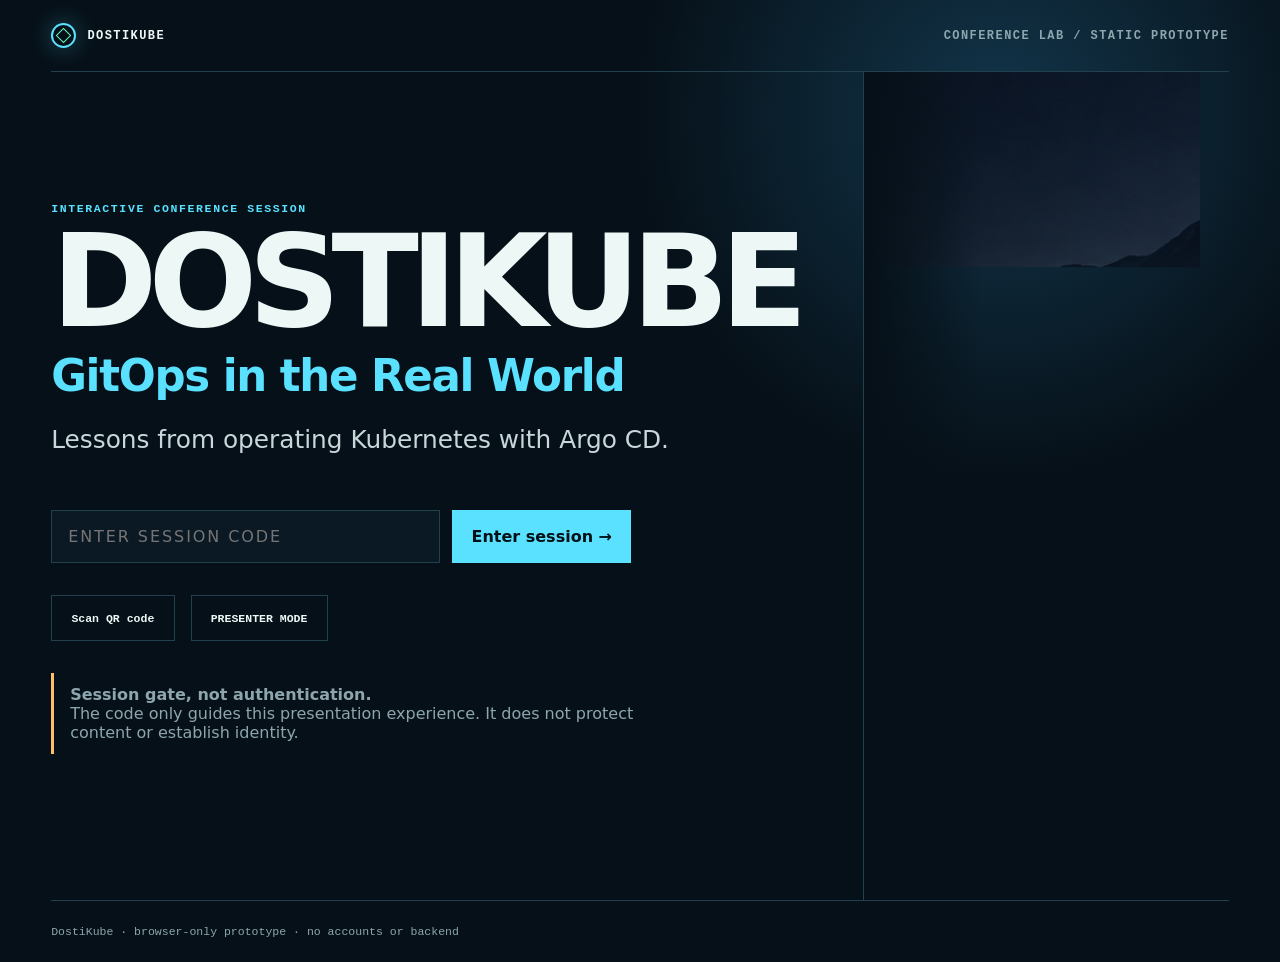
==== index.html @ 896386e3 "Build interactive GitOps conference presentation and lab" ====
<!doctype html><html lang="en"><head><meta charset="utf-8"><meta name="viewport" content="width=device-width,initial-scale=1"><meta name="description" content="DostiKube interactive GitOps conference session and enterprise Kubernetes lab."><meta name="theme-color" content="#061018"><title>DostiKube — GitOps in the Real World</title><link rel="canonical" href="https://dostikube.github.io/"><link rel="stylesheet" href="assets/styles.css"><script src="data/talk.js" defer></script><script src="assets/qrcode.min.js" defer></script><script src="assets/core.js" defer></script></head><body><a class="skip" href="#main">Skip to content</a><div class="shell"><header class="topbar"><a class="brand" href="./"><span class="brand-mark" aria-hidden="true"></span>DostiKube</a><span class="muted">Conference lab / static prototype</span></header><main id="main" class="gate"><section class="gate-copy"><p class="eyebrow">Interactive conference session</p><h1>DOSTIKUBE<span>GitOps in the Real World</span></h1><p class="lead">Lessons from operating Kubernetes with Argo CD.</p><form id="gate-form" class="gate-actions"><label class="skip" for="session-code">Session code</label><input id="session-code" autocomplete="off" placeholder="Enter session code" aria-describedby="gate-error"><button class="btn" type="submit">Enter session →</button></form><p id="gate-error" role="alert"></p><div class="quick-links"><button class="btn secondary" id="show-qr" type="button">Scan QR code</button><a class="btn secondary" href="presenter/">Presenter mode</a></div><p class="notice"><strong>Session gate, not authentication.</strong><br>The code only guides this presentation experience. It does not protect content or establish identity.</p></section><div class="gate-art" role="img" aria-label="Abstract illustration of connected Kubernetes environments and reconciliation loops"></div></main><footer class="footer">DostiKube · browser-only prototype · no accounts or backend</footer></div><div class="overlay" id="qr-overlay" hidden><div class="qr-card"><h2>Join audience mode</h2><div id="qr"></div><p>dostikube.github.io/live/</p><button class="btn" id="close-qr">Close</button></div></div><script>addEventListener('DOMContentLoaded',()=>{const f=document.querySelector('#gate-form'),i=document.querySelector('#session-code'),e=document.querySelector('#gate-error');Dosti.gate(f,i,'presentation/',e);const o=document.querySelector('#qr-overlay');document.querySelector('#show-qr').onclick=()=>{o.hidden=false;const q=document.querySelector('#qr');q.innerHTML='';new QRCode(q,{text:Dosti.TALK.audienceUrl+'?session='+Dosti.TALK.code,width:260,height:260,colorDark:'#061018',colorLight:'#edf7f6',correctLevel:QRCode.CorrectLevel.H})};document.querySelector('#close-qr').onclick=()=>o.hidden=true})</script></body></html>
---- assets/styles.css ----
:root{--bg:#061018;--panel:#0b1924;--panel2:#102432;--ink:#edf7f6;--muted:#8da6ad;--cyan:#59e1ff;--mint:#68f5bd;--amber:#ffbf69;--red:#ff6b6b;--line:#23404d;--mono:"SFMono-Regular",Consolas,"Liberation Mono",monospace;--sans:Inter,ui-sans-serif,system-ui,-apple-system,BlinkMacSystemFont,"Segoe UI",sans-serif}*{box-sizing:border-box}html{background:var(--bg);color:var(--ink);scroll-behavior:smooth}body{margin:0;font-family:var(--sans);min-height:100vh;background:radial-gradient(circle at 78% 12%,#12354a 0,transparent 28%),var(--bg)}a{color:inherit}button,input{font:inherit}.skip{position:fixed;left:1rem;top:-5rem;background:var(--cyan);color:#001018;padding:.75rem;z-index:99}.skip:focus{top:1rem}.shell{width:min(1440px,100%);margin:auto;padding:0 clamp(1rem,4vw,4rem)}.topbar{height:72px;display:flex;align-items:center;justify-content:space-between;border-bottom:1px solid var(--line);font:700 .75rem var(--mono);letter-spacing:.12em;text-transform:uppercase}.brand{text-decoration:none;display:flex;gap:.7rem;align-items:center}.brand-mark{width:25px;height:25px;border:2px solid var(--cyan);border-radius:50%;position:relative;box-shadow:0 0 24px #59e1ff55}.brand-mark:after{content:"";position:absolute;inset:5px;border:1px solid var(--mint);transform:rotate(45deg)}.muted{color:var(--muted)}.eyebrow,.status{font:700 .72rem var(--mono);text-transform:uppercase;letter-spacing:.14em;color:var(--cyan)}h1,h2,h3,p{margin-top:0}h1{font-size:clamp(3rem,8vw,8.5rem);line-height:.86;letter-spacing:-.07em;margin-bottom:1.5rem}h2{font-size:clamp(2rem,5vw,5rem);line-height:.95;letter-spacing:-.05em}.lead{font-size:clamp(1.05rem,2vw,1.55rem);color:#c7d7da;max-width:700px}.btn{display:inline-flex;align-items:center;justify-content:center;gap:.7rem;background:var(--cyan);color:#041018;border:0;padding:.95rem 1.2rem;font-weight:800;text-decoration:none;cursor:pointer}.btn.secondary{background:transparent;color:var(--ink);border:1px solid var(--line)}.btn.amber{background:var(--amber)}.btn:focus-visible,input:focus-visible,a:focus-visible{outline:3px solid var(--amber);outline-offset:4px}.gate{min-height:calc(100vh - 72px);display:grid;grid-template-columns:1.08fr .92fr;align-items:stretch}.gate-copy{display:flex;flex-direction:column;justify-content:center;padding:6vh 5vw 6vh 0}.gate-copy h1{font-size:clamp(4rem,10vw,10rem)}.gate-copy h1 span{display:block;color:var(--cyan);font-size:.34em;letter-spacing:-.03em;line-height:1.1;margin-top:1rem}.gate-art{background:linear-gradient(90deg,var(--bg),transparent 35%),url("hero-operations.png") center/cover;border-left:1px solid var(--line);min-height:650px}.gate-actions{display:grid;grid-template-columns:1fr auto;gap:.75rem;max-width:580px;margin-top:2rem}.gate-actions input{background:var(--panel);border:1px solid var(--line);color:var(--ink);padding:1rem;text-transform:uppercase;letter-spacing:.12em}.quick-links{display:flex;flex-wrap:wrap;gap:1rem;margin-top:1rem;font:700 .72rem var(--mono);text-transform:uppercase}.notice{border-left:3px solid var(--amber);padding:.75rem 1rem;color:var(--muted);max-width:620px;margin-top:2rem}.overlay{position:fixed;inset:0;background:#02080deF;display:grid;place-items:center;z-index:50;padding:2rem}.overlay[hidden]{display:none}.qr-card{background:var(--ink);color:#061018;padding:1.5rem;text-align:center;max-width:420px}.qr-card #qr{display:grid;place-items:center;margin:1rem}.qr-card img,.qr-card canvas{max-width:100%;height:auto}.stage{min-height:calc(100vh - 72px);display:flex;flex-direction:column}.slide{flex:1;display:grid;align-content:center;padding:5vh 0}.slide-inner{width:min(1250px,100%)}.slide .lead{margin-bottom:2rem}.slide-controls{position:sticky;bottom:0;background:#061018e8;backdrop-filter:blur(12px);border-top:1px solid var(--line);display:flex;justify-content:space-between;align-items:center;padding:.8rem 0;z-index:5}.dots{display:flex;gap:.4rem}.dot{width:28px;height:4px;background:var(--line);border:0}.dot.active{background:var(--cyan)}.diagram{border:1px solid var(--line);background:linear-gradient(145deg,#0d1e29,#07121a);padding:clamp(1rem,3vw,2.5rem);position:relative;overflow:hidden}.chaos-grid{display:grid;grid-template-columns:repeat(5,1fr);gap:1rem}.node{border:1px solid var(--line);background:var(--panel);padding:1rem;min-height:110px;display:flex;align-items:center;justify-content:center;text-align:center;font:700 .85rem var(--mono);position:relative}.chaos-grid .node:after{content:"↯";position:absolute;right:-.8rem;color:var(--red);font-size:2rem}.flow{display:flex;align-items:center;gap:.65rem;overflow:auto;padding-bottom:1rem}.flow .node{min-width:130px}.flow .node:not(:last-child):after{content:"→";right:-.7rem;color:var(--cyan);animation:pulse 1.4s infinite}.flow .node:nth-child(5),.flow .node:nth-child(7){border-color:var(--cyan);box-shadow:0 0 25px #59e1ff18}.legend{display:grid;grid-template-columns:repeat(3,1fr);gap:1rem;margin-top:1rem}.legend div{background:#ffffff08;padding:1rem}.legend b{display:block;color:var(--cyan)}.controls-ring{display:flex;flex-wrap:wrap;gap:.55rem;margin-top:1.4rem}.control-chip{border:1px solid #315363;border-radius:999px;padding:.5rem .8rem;color:#bed2d7;font:700 .72rem var(--mono)}.terminal{background:#02080d;border:1px solid #1e3945;color:#c9f9e4;padding:1rem;font:clamp(.72rem,1.3vw,.95rem)/1.65 var(--mono);white-space:pre-wrap}.terminal:before{content:"●  ●  ●";display:block;color:#536c72;margin-bottom:.7rem;letter-spacing:.3em}.lab-link{display:inline-flex;font-size:1.2rem;padding:1.2rem 1.5rem}.lab-shell{padding:4rem 0}.scenario-tabs{display:flex;gap:.5rem;overflow:auto;margin:2rem 0}.scenario-tab{background:var(--panel);color:var(--muted);border:1px solid var(--line);padding:.8rem 1rem;white-space:nowrap}.scenario-tab.active{color:var(--ink);border-color:var(--cyan)}.scenario-grid{display:grid;grid-template-columns:.75fr 1.25fr;gap:1rem}.scenario-copy,.sim{border:1px solid var(--line);background:var(--panel);padding:clamp(1rem,3vw,2rem)}.state-grid{display:grid;grid-template-columns:1fr 1fr;gap:1rem}.state-card{background:#07121a;border:1px solid var(--line);padding:1rem}.state-card strong{display:block;color:var(--muted);font:700 .7rem var(--mono);text-transform:uppercase;margin-bottom:.7rem}.badge{display:inline-flex;padding:.35rem .55rem;background:#1d343d;color:var(--amber);font:700 .7rem var(--mono);margin:.8rem 0}.badge.good{color:var(--mint);background:#12362c}.badge.bad{color:#ff9797;background:#3c1b20}.sim-actions{display:flex;flex-wrap:wrap;gap:.7rem;margin-top:1rem}.event-log{margin-top:1rem;border-top:1px solid var(--line);padding-top:1rem;min-height:95px;font:.78rem/1.65 var(--mono);color:#a9c4ca}.decision{display:grid;gap:.6rem;margin-top:1rem}.decision button{text-align:left;background:#07121a;color:var(--ink);border:1px solid var(--line);padding:.8rem}.decision button.chosen{border-color:var(--amber);color:var(--amber)}.presenter-grid{display:grid;grid-template-columns:1.2fr .8fr;gap:1rem;padding:2rem 0}.presenter-panel{border:1px solid var(--line);background:var(--panel);padding:1.5rem}.mini-slide{aspect-ratio:16/9;background:#07121a;padding:1.2rem;display:grid;align-content:center}.speaker-notes{font-size:1.1rem;line-height:1.7}.timer{font:700 clamp(2rem,6vw,5rem) var(--mono);color:var(--cyan)}.audience{padding:4rem 0}.audience-grid{display:grid;grid-template-columns:1.2fr .8fr;gap:1rem}.poll button{display:block;width:100%;margin:.5rem 0;background:var(--panel2);border:1px solid var(--line);color:var(--ink);padding:1rem;text-align:left}.poll button.selected{border-color:var(--mint);color:var(--mint)}.footer{border-top:1px solid var(--line);padding:1.5rem 0;color:var(--muted);font:.72rem var(--mono)}@keyframes pulse{50%{opacity:.25}}@media(max-width:900px){.gate{grid-template-columns:1fr}.gate-art{display:none}.chaos-grid{grid-template-columns:1fr 1fr}.scenario-grid,.presenter-grid,.audience-grid{grid-template-columns:1fr}.legend{grid-template-columns:1fr}.flow{align-items:stretch}.shell{padding:0 1rem}}@media(max-width:560px){.topbar{height:60px}.gate-actions{grid-template-columns:1fr}.chaos-grid,.state-grid{grid-template-columns:1fr}.slide-controls .muted{display:none}h1{font-size:3.2rem}.node{min-height:84px}}@media(prefers-reduced-motion:reduce){*{scroll-behavior:auto!important;animation:none!important}}
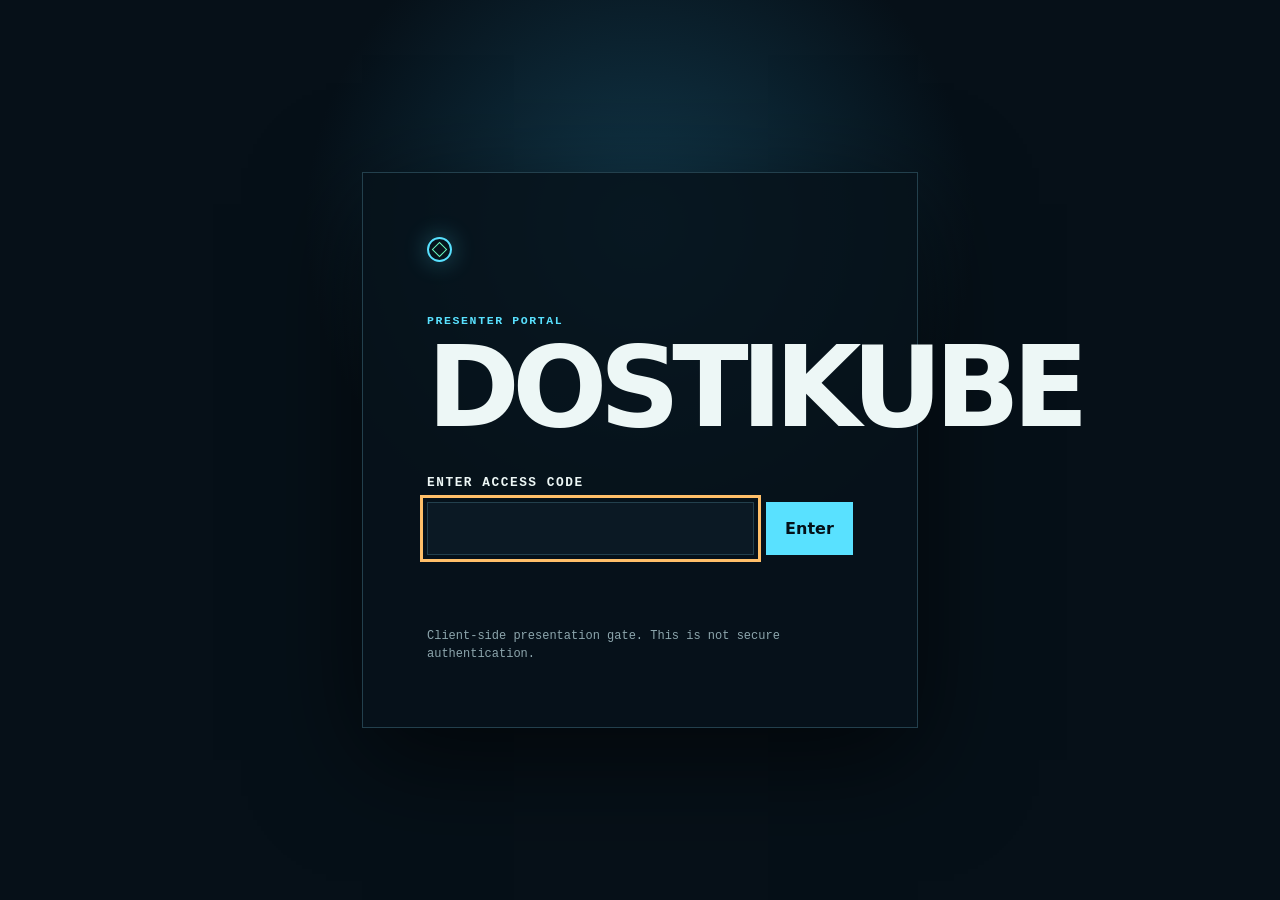
==== commit 9f593ca6: "Build presenter-gated DostiKube portal" ====
--- a/index.html
+++ b/index.html
@@ -1 +1,31 @@
-<!doctype html><html lang="en"><head><meta charset="utf-8"><meta name="viewport" content="width=device-width,initial-scale=1"><meta name="description" content="DostiKube interactive GitOps conference session and enterprise Kubernetes lab."><meta name="theme-color" content="#061018"><title>DostiKube — GitOps in the Real World</title><link rel="canonical" href="https://dostikube.github.io/"><link rel="stylesheet" href="assets/styles.css"><script src="data/talk.js" defer></script><script src="assets/qrcode.min.js" defer></script><script src="assets/core.js" defer></script></head><body><a class="skip" href="#main">Skip to content</a><div class="shell"><header class="topbar"><a class="brand" href="./"><span class="brand-mark" aria-hidden="true"></span>DostiKube</a><span class="muted">Conference lab / static prototype</span></header><main id="main" class="gate"><section class="gate-copy"><p class="eyebrow">Interactive conference session</p><h1>DOSTIKUBE<span>GitOps in the Real World</span></h1><p class="lead">Lessons from operating Kubernetes with Argo CD.</p><form id="gate-form" class="gate-actions"><label class="skip" for="session-code">Session code</label><input id="session-code" autocomplete="off" placeholder="Enter session code" aria-describedby="gate-error"><button class="btn" type="submit">Enter session →</button></form><p id="gate-error" role="alert"></p><div class="quick-links"><button class="btn secondary" id="show-qr" type="button">Scan QR code</button><a class="btn secondary" href="presenter/">Presenter mode</a></div><p class="notice"><strong>Session gate, not authentication.</strong><br>The code only guides this presentation experience. It does not protect content or establish identity.</p></section><div class="gate-art" role="img" aria-label="Abstract illustration of connected Kubernetes environments and reconciliation loops"></div></main><footer class="footer">DostiKube · browser-only prototype · no accounts or backend</footer></div><div class="overlay" id="qr-overlay" hidden><div class="qr-card"><h2>Join audience mode</h2><div id="qr"></div><p>dostikube.github.io/live/</p><button class="btn" id="close-qr">Close</button></div></div><script>addEventListener('DOMContentLoaded',()=>{const f=document.querySelector('#gate-form'),i=document.querySelector('#session-code'),e=document.querySelector('#gate-error');Dosti.gate(f,i,'presentation/',e);const o=document.querySelector('#qr-overlay');document.querySelector('#show-qr').onclick=()=>{o.hidden=false;const q=document.querySelector('#qr');q.innerHTML='';new QRCode(q,{text:Dosti.TALK.audienceUrl+'?session='+Dosti.TALK.code,width:260,height:260,colorDark:'#061018',colorLight:'#edf7f6',correctLevel:QRCode.CorrectLevel.H})};document.querySelector('#close-qr').onclick=()=>o.hidden=true})</script></body></html>
+<!doctype html>
+<html lang="en">
+<head>
+  <meta charset="utf-8">
+  <meta name="viewport" content="width=device-width,initial-scale=1">
+  <meta name="description" content="DostiKube presenter portal for GitOps in the Real World.">
+  <meta name="theme-color" content="#061018">
+  <title>DostiKube — Presenter Access</title>
+  <link rel="canonical" href="https://dostikube.github.io/">
+  <link rel="stylesheet" href="assets/styles.css">
+  <script src="assets/core.js" defer></script>
+</head>
+<body class="access-page">
+  <a class="skip" href="#main">Skip to access form</a>
+  <main id="main" class="access-shell">
+    <section class="access-card" aria-labelledby="access-title">
+      <span class="brand-mark" aria-hidden="true"></span>
+      <p class="eyebrow">Presenter portal</p>
+      <h1 id="access-title">DOSTIKUBE</h1>
+      <form id="access-form" class="access-form">
+        <label for="access-code">Enter access code</label>
+        <input id="access-code" name="access-code" type="password" autocomplete="current-password" required autofocus>
+        <button class="btn" type="submit">Enter</button>
+      </form>
+      <p id="access-error" class="form-error" role="alert" aria-live="polite"></p>
+      <p class="gate-disclosure">Client-side presentation gate. This is not secure authentication.</p>
+    </section>
+  </main>
+  <script>addEventListener('DOMContentLoaded',()=>Dosti.initAccess())</script>
+</body>
+</html>
--- a/assets/styles.css
+++ b/assets/styles.css
@@ -1 +1,8 @@
-:root{--bg:#061018;--panel:#0b1924;--panel2:#102432;--ink:#edf7f6;--muted:#8da6ad;--cyan:#59e1ff;--mint:#68f5bd;--amber:#ffbf69;--red:#ff6b6b;--line:#23404d;--mono:"SFMono-Regular",Consolas,"Liberation Mono",monospace;--sans:Inter,ui-sans-serif,system-ui,-apple-system,BlinkMacSystemFont,"Segoe UI",sans-serif}*{box-sizing:border-box}html{background:var(--bg);color:var(--ink);scroll-behavior:smooth}body{margin:0;font-family:var(--sans);min-height:100vh;background:radial-gradient(circle at 78% 12%,#12354a 0,transparent 28%),var(--bg)}a{color:inherit}button,input{font:inherit}.skip{position:fixed;left:1rem;top:-5rem;background:var(--cyan);color:#001018;padding:.75rem;z-index:99}.skip:focus{top:1rem}.shell{width:min(1440px,100%);margin:auto;padding:0 clamp(1rem,4vw,4rem)}.topbar{height:72px;display:flex;align-items:center;justify-content:space-between;border-bottom:1px solid var(--line);font:700 .75rem var(--mono);letter-spacing:.12em;text-transform:uppercase}.brand{text-decoration:none;display:flex;gap:.7rem;align-items:center}.brand-mark{width:25px;height:25px;border:2px solid var(--cyan);border-radius:50%;position:relative;box-shadow:0 0 24px #59e1ff55}.brand-mark:after{content:"";position:absolute;inset:5px;border:1px solid var(--mint);transform:rotate(45deg)}.muted{color:var(--muted)}.eyebrow,.status{font:700 .72rem var(--mono);text-transform:uppercase;letter-spacing:.14em;color:var(--cyan)}h1,h2,h3,p{margin-top:0}h1{font-size:clamp(3rem,8vw,8.5rem);line-height:.86;letter-spacing:-.07em;margin-bottom:1.5rem}h2{font-size:clamp(2rem,5vw,5rem);line-height:.95;letter-spacing:-.05em}.lead{font-size:clamp(1.05rem,2vw,1.55rem);color:#c7d7da;max-width:700px}.btn{display:inline-flex;align-items:center;justify-content:center;gap:.7rem;background:var(--cyan);color:#041018;border:0;padding:.95rem 1.2rem;font-weight:800;text-decoration:none;cursor:pointer}.btn.secondary{background:transparent;color:var(--ink);border:1px solid var(--line)}.btn.amber{background:var(--amber)}.btn:focus-visible,input:focus-visible,a:focus-visible{outline:3px solid var(--amber);outline-offset:4px}.gate{min-height:calc(100vh - 72px);display:grid;grid-template-columns:1.08fr .92fr;align-items:stretch}.gate-copy{display:flex;flex-direction:column;justify-content:center;padding:6vh 5vw 6vh 0}.gate-copy h1{font-size:clamp(4rem,10vw,10rem)}.gate-copy h1 span{display:block;color:var(--cyan);font-size:.34em;letter-spacing:-.03em;line-height:1.1;margin-top:1rem}.gate-art{background:linear-gradient(90deg,var(--bg),transparent 35%),url("hero-operations.png") center/cover;border-left:1px solid var(--line);min-height:650px}.gate-actions{display:grid;grid-template-columns:1fr auto;gap:.75rem;max-width:580px;margin-top:2rem}.gate-actions input{background:var(--panel);border:1px solid var(--line);color:var(--ink);padding:1rem;text-transform:uppercase;letter-spacing:.12em}.quick-links{display:flex;flex-wrap:wrap;gap:1rem;margin-top:1rem;font:700 .72rem var(--mono);text-transform:uppercase}.notice{border-left:3px solid var(--amber);padding:.75rem 1rem;color:var(--muted);max-width:620px;margin-top:2rem}.overlay{position:fixed;inset:0;background:#02080deF;display:grid;place-items:center;z-index:50;padding:2rem}.overlay[hidden]{display:none}.qr-card{background:var(--ink);color:#061018;padding:1.5rem;text-align:center;max-width:420px}.qr-card #qr{display:grid;place-items:center;margin:1rem}.qr-card img,.qr-card canvas{max-width:100%;height:auto}.stage{min-height:calc(100vh - 72px);display:flex;flex-direction:column}.slide{flex:1;display:grid;align-content:center;padding:5vh 0}.slide-inner{width:min(1250px,100%)}.slide .lead{margin-bottom:2rem}.slide-controls{position:sticky;bottom:0;background:#061018e8;backdrop-filter:blur(12px);border-top:1px solid var(--line);display:flex;justify-content:space-between;align-items:center;padding:.8rem 0;z-index:5}.dots{display:flex;gap:.4rem}.dot{width:28px;height:4px;background:var(--line);border:0}.dot.active{background:var(--cyan)}.diagram{border:1px solid var(--line);background:linear-gradient(145deg,#0d1e29,#07121a);padding:clamp(1rem,3vw,2.5rem);position:relative;overflow:hidden}.chaos-grid{display:grid;grid-template-columns:repeat(5,1fr);gap:1rem}.node{border:1px solid var(--line);background:var(--panel);padding:1rem;min-height:110px;display:flex;align-items:center;justify-content:center;text-align:center;font:700 .85rem var(--mono);position:relative}.chaos-grid .node:after{content:"↯";position:absolute;right:-.8rem;color:var(--red);font-size:2rem}.flow{display:flex;align-items:center;gap:.65rem;overflow:auto;padding-bottom:1rem}.flow .node{min-width:130px}.flow .node:not(:last-child):after{content:"→";right:-.7rem;color:var(--cyan);animation:pulse 1.4s infinite}.flow .node:nth-child(5),.flow .node:nth-child(7){border-color:var(--cyan);box-shadow:0 0 25px #59e1ff18}.legend{display:grid;grid-template-columns:repeat(3,1fr);gap:1rem;margin-top:1rem}.legend div{background:#ffffff08;padding:1rem}.legend b{display:block;color:var(--cyan)}.controls-ring{display:flex;flex-wrap:wrap;gap:.55rem;margin-top:1.4rem}.control-chip{border:1px solid #315363;border-radius:999px;padding:.5rem .8rem;color:#bed2d7;font:700 .72rem var(--mono)}.terminal{background:#02080d;border:1px solid #1e3945;color:#c9f9e4;padding:1rem;font:clamp(.72rem,1.3vw,.95rem)/1.65 var(--mono);white-space:pre-wrap}.terminal:before{content:"●  ●  ●";display:block;color:#536c72;margin-bottom:.7rem;letter-spacing:.3em}.lab-link{display:inline-flex;font-size:1.2rem;padding:1.2rem 1.5rem}.lab-shell{padding:4rem 0}.scenario-tabs{display:flex;gap:.5rem;overflow:auto;margin:2rem 0}.scenario-tab{background:var(--panel);color:var(--muted);border:1px solid var(--line);padding:.8rem 1rem;white-space:nowrap}.scenario-tab.active{color:var(--ink);border-color:var(--cyan)}.scenario-grid{display:grid;grid-template-columns:.75fr 1.25fr;gap:1rem}.scenario-copy,.sim{border:1px solid var(--line);background:var(--panel);padding:clamp(1rem,3vw,2rem)}.state-grid{display:grid;grid-template-columns:1fr 1fr;gap:1rem}.state-card{background:#07121a;border:1px solid var(--line);padding:1rem}.state-card strong{display:block;color:var(--muted);font:700 .7rem var(--mono);text-transform:uppercase;margin-bottom:.7rem}.badge{display:inline-flex;padding:.35rem .55rem;background:#1d343d;color:var(--amber);font:700 .7rem var(--mono);margin:.8rem 0}.badge.good{color:var(--mint);background:#12362c}.badge.bad{color:#ff9797;background:#3c1b20}.sim-actions{display:flex;flex-wrap:wrap;gap:.7rem;margin-top:1rem}.event-log{margin-top:1rem;border-top:1px solid var(--line);padding-top:1rem;min-height:95px;font:.78rem/1.65 var(--mono);color:#a9c4ca}.decision{display:grid;gap:.6rem;margin-top:1rem}.decision button{text-align:left;background:#07121a;color:var(--ink);border:1px solid var(--line);padding:.8rem}.decision button.chosen{border-color:var(--amber);color:var(--amber)}.presenter-grid{display:grid;grid-template-columns:1.2fr .8fr;gap:1rem;padding:2rem 0}.presenter-panel{border:1px solid var(--line);background:var(--panel);padding:1.5rem}.mini-slide{aspect-ratio:16/9;background:#07121a;padding:1.2rem;display:grid;align-content:center}.speaker-notes{font-size:1.1rem;line-height:1.7}.timer{font:700 clamp(2rem,6vw,5rem) var(--mono);color:var(--cyan)}.audience{padding:4rem 0}.audience-grid{display:grid;grid-template-columns:1.2fr .8fr;gap:1rem}.poll button{display:block;width:100%;margin:.5rem 0;background:var(--panel2);border:1px solid var(--line);color:var(--ink);padding:1rem;text-align:left}.poll button.selected{border-color:var(--mint);color:var(--mint)}.footer{border-top:1px solid var(--line);padding:1.5rem 0;color:var(--muted);font:.72rem var(--mono)}@keyframes pulse{50%{opacity:.25}}@media(max-width:900px){.gate{grid-template-columns:1fr}.gate-art{display:none}.chaos-grid{grid-template-columns:1fr 1fr}.scenario-grid,.presenter-grid,.audience-grid{grid-template-columns:1fr}.legend{grid-template-columns:1fr}.flow{align-items:stretch}.shell{padding:0 1rem}}@media(max-width:560px){.topbar{height:60px}.gate-actions{grid-template-columns:1fr}.chaos-grid,.state-grid{grid-template-columns:1fr}.slide-controls .muted{display:none}h1{font-size:3.2rem}.node{min-height:84px}}@media(prefers-reduced-motion:reduce){*{scroll-behavior:auto!important;animation:none!important}}
+:root{--bg:#061018;--panel:#0b1924;--panel2:#102432;--ink:#edf7f6;--muted:#8da6ad;--cyan:#59e1ff;--mint:#68f5bd;--amber:#ffbf69;--red:#ff6b6b;--line:#23404d;--mono:"SFMono-Regular",Consolas,"Liberation Mono",monospace;--sans:Inter,ui-sans-serif,system-ui,-apple-system,BlinkMacSystemFont,"Segoe UI",sans-serif}*{box-sizing:border-box}html{background:var(--bg);color:var(--ink);scroll-behavior:smooth}body{margin:0;font-family:var(--sans);min-height:100vh;background:radial-gradient(circle at 78% 12%,#12354a 0,transparent 30%),var(--bg)}a{color:inherit}button,input{font:inherit}.skip{position:fixed;left:1rem;top:-5rem;background:var(--cyan);color:#001018;padding:.75rem;z-index:99}.skip:focus{top:1rem}.shell{width:min(1440px,100%);margin:auto;padding:0 clamp(1rem,4vw,4rem)}.topbar{min-height:72px;display:flex;align-items:center;justify-content:space-between;gap:1rem;border-bottom:1px solid var(--line);font:700 .75rem var(--mono);letter-spacing:.12em;text-transform:uppercase}.brand{text-decoration:none;display:flex;gap:.7rem;align-items:center}.brand-mark{display:inline-block;width:25px;height:25px;border:2px solid var(--cyan);border-radius:50%;position:relative;box-shadow:0 0 24px #59e1ff55}.brand-mark:after{content:"";position:absolute;inset:5px;border:1px solid var(--mint);transform:rotate(45deg)}.header-actions{display:flex;align-items:center;gap:1.25rem}.header-actions a{text-decoration:none;color:var(--muted)}.text-button{border:0;background:transparent;color:var(--muted);padding:.5rem;cursor:pointer;font:inherit;text-transform:uppercase;letter-spacing:inherit}.text-button:hover{color:var(--cyan)}.muted{color:var(--muted)}.eyebrow,.status{font:700 .72rem var(--mono);text-transform:uppercase;letter-spacing:.14em;color:var(--cyan)}h1,h2,h3,p{margin-top:0}h1{font-size:clamp(3rem,8vw,8.5rem);line-height:.86;letter-spacing:-.07em;margin-bottom:1.5rem}h2{font-size:clamp(1.7rem,4vw,3.8rem);line-height:.98;letter-spacing:-.05em}.lead{font-size:clamp(1.05rem,2vw,1.55rem);line-height:1.45;color:#c7d7da;max-width:760px}.btn{display:inline-flex;align-items:center;justify-content:center;gap:.7rem;background:var(--cyan);color:#041018;border:0;padding:.95rem 1.2rem;font-weight:800;text-decoration:none;cursor:pointer}.btn.secondary{background:transparent;color:var(--ink);border:1px solid var(--line)}.btn.amber{background:var(--amber)}.btn:disabled{opacity:.45;cursor:not-allowed}.btn:focus-visible,input:focus-visible,a:focus-visible,button:focus-visible{outline:3px solid var(--amber);outline-offset:4px}.footer{border-top:1px solid var(--line);padding:1.5rem 0;color:var(--muted);font:.72rem var(--mono)}blockquote{margin:3rem 0;padding:1.5rem 0;border-top:1px solid var(--line);border-bottom:1px solid var(--line);font-size:clamp(1.5rem,3vw,3rem);line-height:1.15;color:#d9f5f5}
+.access-page{display:grid;min-height:100vh;place-items:center;background:radial-gradient(circle at 50% 25%,#11384b,transparent 36%),var(--bg)}.access-shell{width:min(620px,calc(100% - 2rem));padding:2rem}.access-card{border:1px solid var(--line);background:#07121ad9;box-shadow:0 32px 100px #0009;padding:clamp(1.5rem,5vw,4rem)}.access-card .brand-mark{margin-bottom:3rem}.access-card h1{font-size:clamp(3.6rem,12vw,7rem)}.access-form{display:grid;grid-template-columns:1fr auto;gap:.75rem;margin-top:2.5rem}.access-form label{grid-column:1/-1;font:700 .8rem var(--mono);text-transform:uppercase;letter-spacing:.12em}.access-form input{min-width:0;background:var(--panel);border:1px solid var(--line);color:var(--ink);padding:1rem;letter-spacing:.08em}.form-error{min-height:1.5rem;margin:1rem 0 0;color:#ff9797;font:700 .8rem var(--mono)}.gate-disclosure{color:var(--muted);font:.75rem/1.5 var(--mono);margin:2rem 0 0}
+.portal{padding:clamp(4rem,9vh,8rem) 0}.portal h1 span{color:var(--cyan)}.portal-grid{display:grid;grid-template-columns:repeat(3,1fr);gap:1rem;margin-top:4rem}.portal-card{min-height:240px;background:linear-gradient(145deg,#0d1e29,#07121a);border:1px solid var(--line);padding:1.5rem;text-decoration:none;display:flex;flex-direction:column;transition:transform .2s,border-color .2s,background .2s}.portal-card:hover{transform:translateY(-5px);border-color:var(--cyan);background:#102432}.portal-card.featured{grid-column:span 2;background:linear-gradient(135deg,#12354a,#0b1924)}.portal-card>span{color:var(--cyan);font:700 .72rem var(--mono)}.portal-card h2{margin:auto 0 1rem;font-size:clamp(1.8rem,3vw,3.4rem)}.portal-card p{margin:0;color:var(--muted);line-height:1.5}
+.stage{min-height:100vh;display:flex;flex-direction:column}.slide{flex:1;display:grid;align-content:center;padding:5vh 0}.slide-inner{width:min(1280px,100%)}.slide .lead{margin-bottom:2rem}.slide-controls{position:sticky;bottom:0;background:#061018ed;backdrop-filter:blur(12px);border-top:1px solid var(--line);display:flex;justify-content:space-between;align-items:center;padding:.8rem 0;z-index:5}.dots{display:flex;gap:.4rem}.dot{width:28px;height:4px;background:var(--line);border:0;cursor:pointer}.dot.active{background:var(--cyan)}.diagram{border:1px solid var(--line);background:linear-gradient(145deg,#0d1e29,#07121a);padding:clamp(1rem,3vw,2.5rem);position:relative;overflow:hidden}.chaos-grid{display:grid;grid-template-columns:repeat(5,1fr);gap:1rem}.node{border:1px solid var(--line);background:var(--panel);padding:1rem;min-height:96px;display:flex;align-items:center;justify-content:center;text-align:center;font:700 .8rem var(--mono);position:relative}.chaos-grid .node:after{content:"↯";position:absolute;right:-.8rem;color:var(--red);font-size:2rem}.flow{display:flex;align-items:center;gap:.65rem;overflow:auto;padding:1rem 0 1.5rem}.flow .node{min-width:124px}.flow .node:not(:last-child):after,.architecture-path .node:not(:last-child):after{content:"→";position:absolute;right:-.75rem;color:var(--cyan);animation:pulse 1.4s infinite}.flow .node:nth-last-child(2),.flow .node:last-child{border-color:var(--cyan);box-shadow:0 0 25px #59e1ff18}.legend{display:grid;grid-template-columns:repeat(3,1fr);gap:1rem;margin-top:1rem}.legend div{background:#ffffff08;padding:1rem}.legend b{display:block;color:var(--cyan)}.state-comparison{display:grid;grid-template-columns:1fr auto 1fr;gap:1rem;align-items:center}.reconcile-loop{text-align:center;color:var(--cyan);font:700 .8rem/1.7 var(--mono);text-transform:uppercase}.controls-ring{display:flex;flex-wrap:wrap;gap:.55rem;margin-top:1.4rem}.control-chip{border:1px solid #315363;border-radius:999px;padding:.55rem .85rem;color:#bed2d7;font:700 .72rem var(--mono)}.terminal{background:#02080d;border:1px solid #1e3945;color:#c9f9e4;padding:1rem;font:clamp(.72rem,1.3vw,.95rem)/1.65 var(--mono);white-space:pre-wrap}.terminal:before{content:"●  ●  ●";display:block;color:#536c72;margin-bottom:.7rem;letter-spacing:.3em}.lab-link{margin-top:1rem;font-size:1.1rem;padding:1.1rem 1.4rem}
+.demo-shell,.lab-shell,.architecture-shell{padding:clamp(3rem,8vh,7rem) 0}.demo-flow{display:grid;grid-template-columns:repeat(6,1fr);gap:.65rem;margin:3rem 0 1rem}.demo-node{border:1px solid var(--line);background:var(--panel);min-height:130px;padding:1rem;display:flex;flex-direction:column;justify-content:space-between;color:var(--muted);font:700 .78rem var(--mono);transition:.25s}.demo-node span{color:#55727c}.demo-node.active{border-color:var(--cyan);color:var(--ink);box-shadow:inset 0 -4px var(--cyan),0 0 30px #59e1ff18}.demo-console{display:grid;grid-template-columns:.7fr 1.3fr;gap:1rem;border:1px solid var(--line);background:var(--panel);padding:1.25rem}.event-log{border-top:1px solid var(--line);padding-top:1rem;min-height:120px;font:.78rem/1.75 var(--mono);color:#a9c4ca}.sim-actions{display:flex;flex-wrap:wrap;gap:.7rem;margin-top:1rem}.notice{border-left:3px solid var(--amber);padding:.75rem 1rem;color:var(--muted);max-width:760px;margin-top:2rem}
+.scenario-tabs{display:flex;gap:.5rem;overflow:auto;margin:2rem 0}.scenario-tab{background:var(--panel);color:var(--muted);border:1px solid var(--line);padding:.8rem 1rem;white-space:nowrap;cursor:pointer}.scenario-tab.active{color:var(--ink);border-color:var(--cyan)}.scenario-grid{display:grid;grid-template-columns:.75fr 1.25fr;gap:1rem}.scenario-copy,.sim{border:1px solid var(--line);background:var(--panel);padding:clamp(1rem,3vw,2rem)}.state-grid{display:grid;grid-template-columns:1fr 1fr;gap:1rem}.state-card{background:#07121a;border:1px solid var(--line);padding:1rem}.state-card strong{display:block;color:var(--muted);font:700 .7rem var(--mono);text-transform:uppercase;margin-bottom:.7rem}.state-card code{color:var(--mint)}.badge{display:inline-flex;padding:.35rem .55rem;background:#1d343d;color:var(--amber);font:700 .7rem var(--mono);margin:.8rem 0}.badge.good{color:var(--mint);background:#12362c}.badge.bad{color:#ff9797;background:#3c1b20}.decision{display:grid;gap:.6rem;margin-top:1rem}.decision button{text-align:left;background:#07121a;color:var(--ink);border:1px solid var(--line);padding:.8rem}.decision button.chosen{border-color:var(--amber);color:var(--amber)}
+.architecture-board{border:1px solid var(--line);background:linear-gradient(145deg,#0d1e29,#07121a);padding:clamp(1rem,3vw,2.5rem);margin-top:3rem}.architecture-path{display:grid;grid-template-columns:repeat(7,1fr);gap:.65rem}.architecture-path .node:nth-child(n+8){border-color:var(--cyan)}.control-plane{margin-top:2rem;border:1px dashed #315363;padding:1.25rem;background:#06101888}
+@keyframes pulse{50%{opacity:.25}}@media(max-width:1000px){.portal-grid{grid-template-columns:1fr 1fr}.architecture-path{grid-template-columns:repeat(4,1fr)}.demo-flow{grid-template-columns:repeat(3,1fr)}}@media(max-width:760px){.shell{padding:0 1rem}.topbar{min-height:60px}.portal-grid{grid-template-columns:1fr}.portal-card.featured{grid-column:auto}.chaos-grid{grid-template-columns:1fr 1fr}.scenario-grid,.demo-console{grid-template-columns:1fr}.legend{grid-template-columns:1fr}.flow{align-items:stretch}.architecture-path{grid-template-columns:1fr 1fr}.state-comparison{grid-template-columns:1fr}.reconcile-loop{padding:.5rem}.access-form{grid-template-columns:1fr}.access-form label{grid-column:auto}}@media(max-width:520px){h1{font-size:3.2rem}.header-actions{gap:.5rem}.header-actions a{display:none}.demo-flow,.chaos-grid,.state-grid,.architecture-path{grid-template-columns:1fr}.slide-controls .muted,.dots{display:none}.node{min-height:76px}.portal-card{min-height:190px}}@media(prefers-reduced-motion:reduce){*{scroll-behavior:auto!important;animation:none!important;transition:none!important}}
